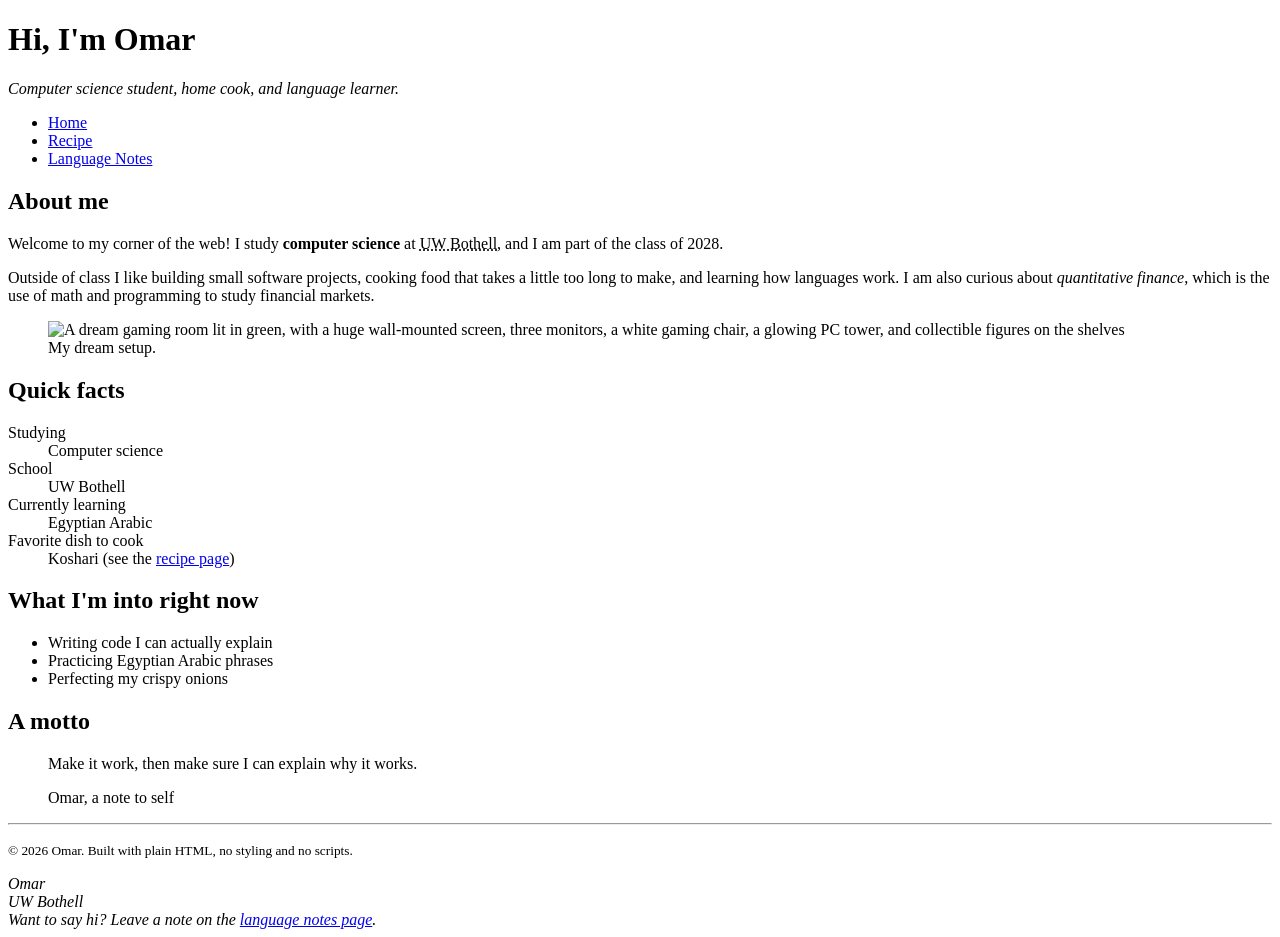
==== index.html @ 5ad8f2be "Add files via upload" ====
<!DOCTYPE html>
<html lang="en">
<head>
  <meta charset="utf-8">
  <meta name="viewport" content="width=device-width, initial-scale=1">
  <meta name="description" content="Omar's personal website: who I am, a koshari recipe, and my notes on learning Egyptian Arabic.">
  <title>Omar | Home</title>
</head>
<body>
  <header>
    <h1>Hi, I'm Omar</h1>
    <p><em>Computer science student, home cook, and language learner.</em></p>
    <nav>
      <ul>
        <li><a href="index.html">Home</a></li>
        <li><a href="recipe.html">Recipe</a></li>
        <li><a href="notes.html">Language Notes</a></li>
      </ul>
    </nav>
  </header>

  <main>
    <section>
      <h2>About me</h2>
      <p>Welcome to my corner of the web! I study <strong>computer science</strong> at <abbr title="University of Washington Bothell">UW Bothell</abbr>, and I am part of the class of <time datetime="2028">2028</time>.</p>
      <p>Outside of class I like building small software projects, cooking food that takes a little too long to make, and learning how languages work. I am also curious about <dfn>quantitative finance</dfn>, which is the use of math and programming to study financial markets.</p>
      <figure>
        <img src="images/dream-setup.jpg" alt="A dream gaming room lit in green, with a huge wall-mounted screen, three monitors, a white gaming chair, a glowing PC tower, and collectible figures on the shelves" width="736" height="552">
        <figcaption>My dream setup.</figcaption>
      </figure>
    </section>

    <section>
      <h2>Quick facts</h2>
      <dl>
        <dt>Studying</dt>
        <dd>Computer science</dd>
        <dt>School</dt>
        <dd>UW Bothell</dd>
        <dt>Currently learning</dt>
        <dd>Egyptian Arabic</dd>
        <dt>Favorite dish to cook</dt>
        <dd>Koshari (see the <a href="recipe.html">recipe page</a>)</dd>
      </dl>
    </section>

    <aside>
      <h2>What I'm into right now</h2>
      <ul>
        <li>Writing code I can actually explain</li>
        <li>Practicing Egyptian Arabic phrases</li>
        <li>Perfecting my crispy onions</li>
      </ul>
    </aside>

    <section>
      <h2>A motto</h2>
      <blockquote>
        <p>Make it work, then make sure I can explain why it works.</p>
        <footer>Omar, a note to self</footer>
      </blockquote>
    </section>
  </main>

  <hr>

  <footer>
    <p><small>&copy; 2026 Omar. Built with plain HTML, no styling and no scripts.</small></p>
    <address>
      Omar<br>
      UW Bothell<br>
      Want to say hi? Leave a note on the <a href="notes.html">language notes page</a>.
    </address>
  </footer>
</body>
</html>
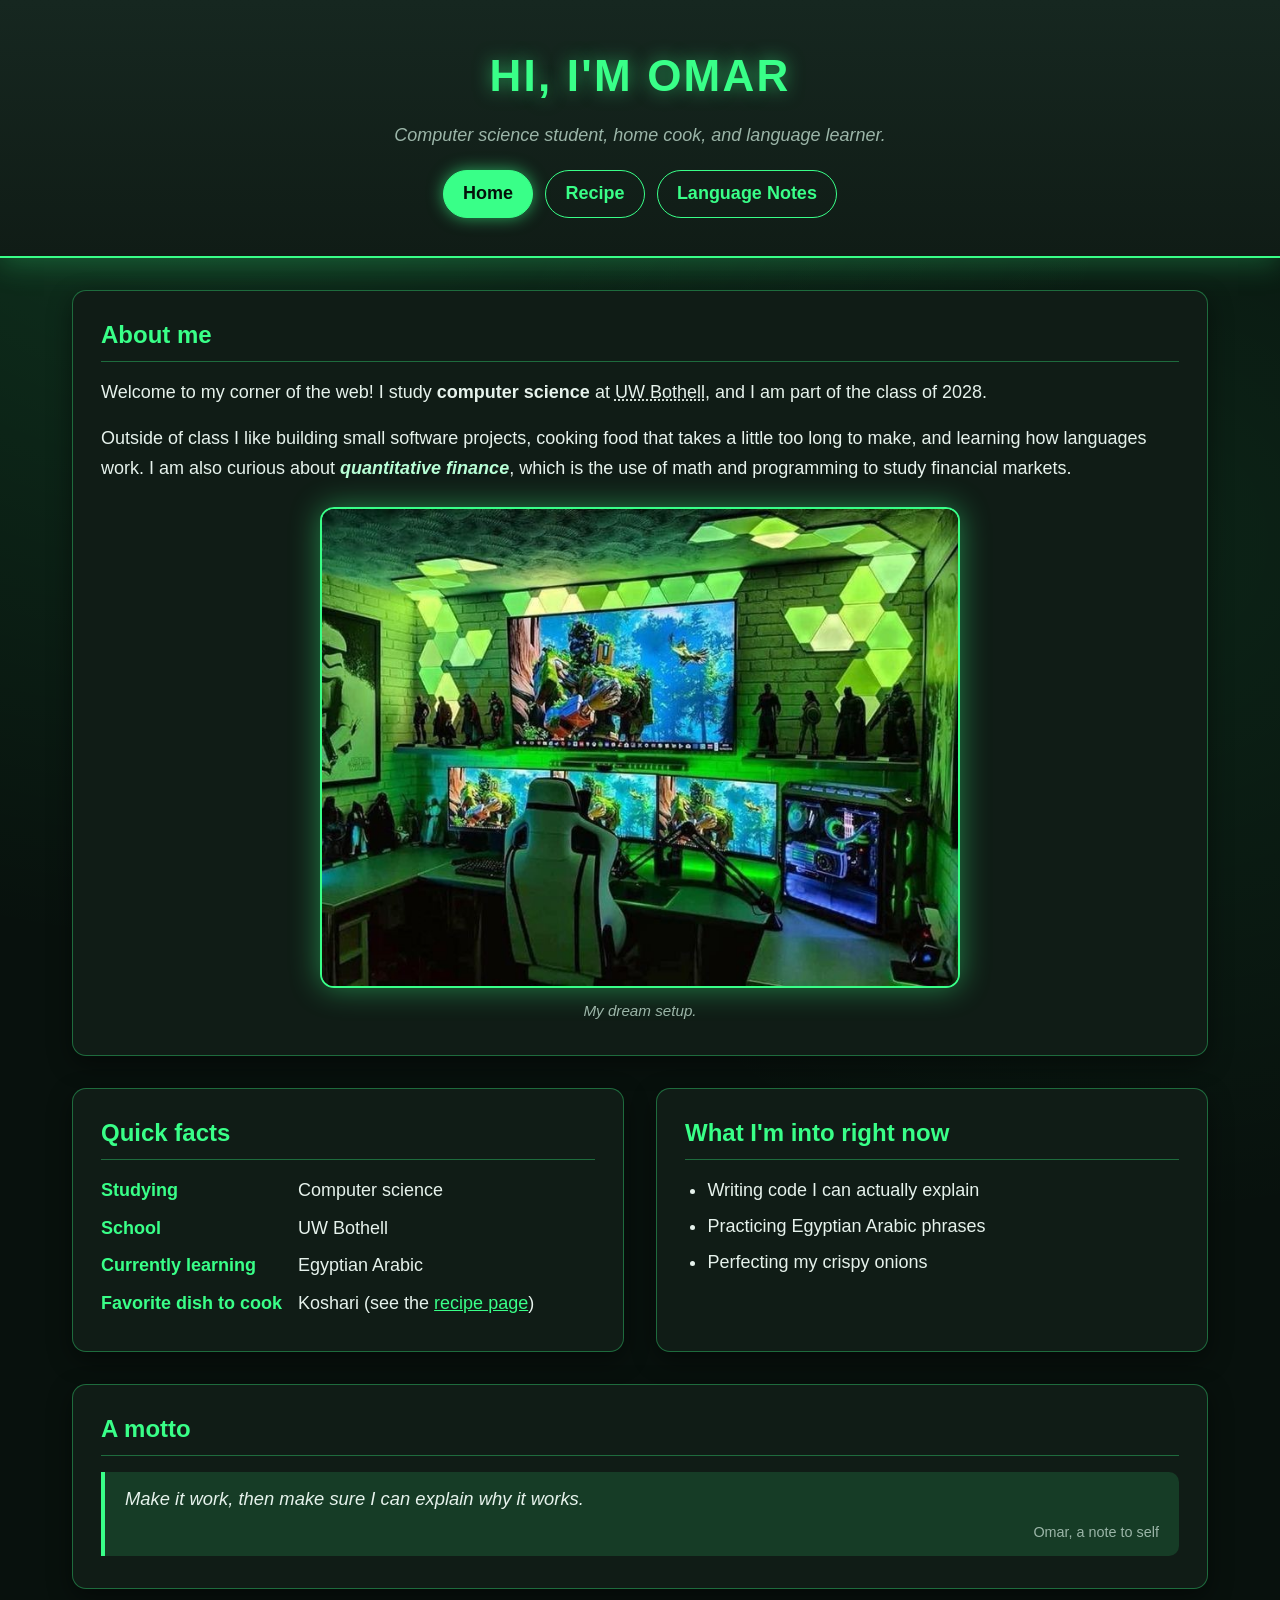
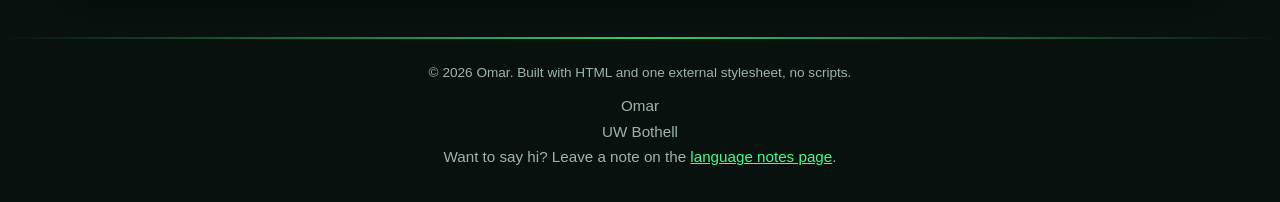
==== commit 56531e05: "Add files via upload" ====
--- a/index.html
+++ b/index.html
@@ -5,6 +5,7 @@
   <meta name="viewport" content="width=device-width, initial-scale=1">
   <meta name="description" content="Omar's personal website: who I am, a koshari recipe, and my notes on learning Egyptian Arabic.">
   <title>Omar | Home</title>
+  <link rel="stylesheet" href="styles.css">
 </head>
 <body>
   <header>
@@ -12,7 +13,7 @@
     <p><em>Computer science student, home cook, and language learner.</em></p>
     <nav>
       <ul>
-        <li><a href="index.html">Home</a></li>
+        <li><a href="index.html" aria-current="page">Home</a></li>
         <li><a href="recipe.html">Recipe</a></li>
         <li><a href="notes.html">Language Notes</a></li>
       </ul>
@@ -65,7 +66,7 @@
   <hr>
 
   <footer>
-    <p><small>&copy; 2026 Omar. Built with plain HTML, no styling and no scripts.</small></p>
+    <p><small>&copy; 2026 Omar. Built with HTML and one external stylesheet, no scripts.</small></p>
     <address>
       Omar<br>
       UW Bothell<br>
--- a/styles.css
+++ b/styles.css
@@ -0,0 +1,541 @@
+/* Omar's personal site: one external stylesheet shared by all three pages.
+   Dark theme with a neon green accent to match the dream setup photo.
+   Mobile first: the base rules are the phone layout, and the media queries
+   at the bottom widen the layout for tablets and desktops. */
+
+:root {
+  --bg: #08110d;
+  --surface: #101c16;
+  --surface-alt: #162720;
+  --text: #e6f2ec;
+  --muted: #9bb5a8;
+  --accent: #39ff88;
+  --accent-soft: rgba(57, 255, 136, 0.14);
+  --line: rgba(57, 255, 136, 0.35);
+  --danger: #ff7a7a;
+  --radius: 14px;
+}
+
+/* ---------- Base ---------- */
+
+* {
+  box-sizing: border-box;
+}
+
+html {
+  font-size: 100%;
+}
+
+body {
+  display: flex;
+  flex-direction: column;
+  min-height: 100vh;
+  margin: 0;
+  font-family: "Segoe UI", Roboto, "Helvetica Neue", Arial, sans-serif;
+  font-size: 1.0625rem;
+  line-height: 1.65;
+  color: var(--text);
+  background-color: var(--bg);
+  background-image: radial-gradient(circle at 15% 0%, rgba(57, 255, 136, 0.16), transparent 45%),
+    radial-gradient(circle at 90% 30%, rgba(57, 255, 136, 0.08), transparent 40%);
+  background-repeat: no-repeat;
+}
+
+a {
+  color: var(--accent);
+  text-decoration: underline;
+  transition: color 0.2s ease;
+}
+
+a:hover,
+a:focus {
+  color: #ffffff;
+}
+
+img {
+  display: block;
+  max-width: 100%;
+  height: auto;
+}
+
+p {
+  margin: 0 0 1rem;
+}
+
+/* ---------- Header and navigation ---------- */
+
+header {
+  padding: 2rem 1rem 1.5rem;
+  text-align: center;
+  background-color: var(--surface);
+  background-image: linear-gradient(180deg, var(--surface-alt), var(--surface));
+  border-bottom: 2px solid var(--accent);
+  box-shadow: 0 6px 28px rgba(57, 255, 136, 0.25);
+}
+
+h1 {
+  margin: 0 0 0.5rem;
+  font-size: 2rem;
+  font-weight: 800;
+  letter-spacing: 0.05em;
+  text-transform: uppercase;
+  color: var(--accent);
+  text-shadow: 0 0 18px rgba(57, 255, 136, 0.55);
+}
+
+header p {
+  margin: 0;
+  color: var(--muted);
+}
+
+nav ul {
+  display: flex;
+  flex-wrap: wrap;
+  justify-content: center;
+  gap: 0.75rem;
+  margin: 1.25rem 0 0;
+  padding: 0;
+  list-style: none;
+}
+
+nav a {
+  display: inline-block;
+  padding: 0.5rem 1.2rem;
+  font-weight: 600;
+  text-decoration: none;
+  color: var(--accent);
+  border: 1px solid var(--accent);
+  border-radius: 999px;
+  transition: background-color 0.2s ease, color 0.2s ease, transform 0.2s ease;
+}
+
+nav a:hover,
+nav a:focus {
+  color: #04110a;
+  background-color: var(--accent);
+  transform: translateY(-2px);
+  outline: 2px solid #ffffff;
+  outline-offset: 3px;
+}
+
+nav a[aria-current="page"] {
+  color: #04110a;
+  background-color: var(--accent);
+  box-shadow: 0 0 16px rgba(57, 255, 136, 0.6);
+}
+
+/* ---------- Main layout ---------- */
+
+main {
+  display: grid;
+  grid-template-columns: 1fr;
+  gap: 1.5rem;
+  flex: 1 0 auto;
+  width: 100%;
+  max-width: 1100px;
+  margin: 0 auto;
+  padding: 1.5rem 1rem;
+}
+
+main > section,
+main > aside,
+main > article {
+  min-width: 0;
+  padding: 1.25rem 1.25rem 0.75rem;
+  background-color: var(--surface);
+  border: 1px solid var(--line);
+  border-radius: var(--radius);
+  box-shadow: 0 8px 24px rgba(0, 0, 0, 0.45);
+}
+
+article section {
+  margin-top: 1.75rem;
+}
+
+h2 {
+  margin: 0 0 1rem;
+  padding-bottom: 0.4rem;
+  font-size: 1.5rem;
+  color: var(--accent);
+  border-bottom: 1px solid var(--line);
+}
+
+h3 {
+  margin: 0 0 0.75rem;
+  font-size: 1.2rem;
+  color: #b8ffd6;
+}
+
+/* ---------- Figure ---------- */
+
+figure {
+  max-width: 640px;
+  margin: 1.5rem auto 1rem;
+}
+
+figure img {
+  width: 100%;
+  object-fit: cover;
+  border: 2px solid var(--accent);
+  border-radius: var(--radius);
+  box-shadow: 0 0 30px rgba(57, 255, 136, 0.45);
+}
+
+figcaption {
+  margin-top: 0.6rem;
+  font-size: 0.95rem;
+  font-style: italic;
+  text-align: center;
+  color: var(--muted);
+}
+
+/* ---------- Text details ---------- */
+
+dl {
+  display: grid;
+  grid-template-columns: auto 1fr;
+  gap: 0.5rem 1rem;
+  margin: 0 0 1rem;
+}
+
+dt {
+  font-weight: 700;
+  color: var(--accent);
+}
+
+dd {
+  margin: 0;
+}
+
+ul,
+ol {
+  margin: 0 0 1rem;
+  padding-left: 1.4rem;
+}
+
+li {
+  margin-bottom: 0.4rem;
+}
+
+blockquote {
+  margin: 0 0 1rem;
+  padding: 0.75rem 1.25rem;
+  font-style: italic;
+  background-color: var(--accent-soft);
+  border-left: 4px solid var(--accent);
+  border-radius: 0 10px 10px 0;
+}
+
+blockquote p {
+  margin-bottom: 0.4rem;
+  font-size: 1.15rem;
+}
+
+blockquote footer {
+  font-size: 0.9rem;
+  font-style: normal;
+  text-align: right;
+  color: var(--muted);
+}
+
+abbr {
+  text-decoration: underline dotted;
+  cursor: help;
+}
+
+dfn {
+  font-weight: 600;
+  font-style: italic;
+  color: #b8ffd6;
+}
+
+mark {
+  padding: 0 0.3em;
+  color: #04110a;
+  background-color: var(--accent);
+  border-radius: 4px;
+}
+
+del {
+  color: var(--danger);
+}
+
+ins {
+  color: var(--accent);
+  text-decoration: none;
+  border-bottom: 1px dashed var(--accent);
+}
+
+q {
+  font-weight: 600;
+  color: #b8ffd6;
+}
+
+small {
+  font-size: 0.85rem;
+  color: var(--muted);
+}
+
+sup {
+  font-size: 0.7rem;
+  vertical-align: super;
+}
+
+address {
+  font-style: normal;
+  line-height: 1.7;
+}
+
+details {
+  margin: 0 0 1rem;
+  padding: 0.6rem 1rem;
+  background-color: var(--surface-alt);
+  border: 1px solid var(--line);
+  border-radius: 10px;
+}
+
+summary {
+  font-weight: 600;
+  color: var(--accent);
+  cursor: pointer;
+}
+
+details[open] summary {
+  margin-bottom: 0.5rem;
+}
+
+/* ---------- Tables ---------- */
+
+table {
+  width: 100%;
+  margin: 0 0 1rem;
+  font-size: 0.95rem;
+  border-collapse: collapse;
+}
+
+caption {
+  padding-bottom: 0.5rem;
+  font-weight: 600;
+  text-align: left;
+  color: var(--muted);
+  caption-side: top;
+}
+
+th {
+  padding: 0.6rem 0.8rem;
+  text-align: left;
+  color: #04110a;
+  background-color: var(--accent);
+}
+
+td {
+  padding: 0.6rem 0.8rem;
+  border-bottom: 1px solid var(--line);
+  overflow-wrap: break-word;
+}
+
+tbody tr:nth-child(even) {
+  background-color: rgba(57, 255, 136, 0.06);
+}
+
+tbody tr:hover {
+  background-color: var(--accent-soft);
+}
+
+tfoot td {
+  font-style: italic;
+  color: var(--muted);
+  border-bottom: 0;
+}
+
+td[lang="ar"] {
+  font-size: 1.5rem;
+  line-height: 1.3;
+}
+
+/* ---------- Progress bars and form ---------- */
+
+label {
+  display: block;
+  margin-bottom: 0.25rem;
+  font-weight: 600;
+}
+
+meter,
+progress {
+  display: block;
+  width: 100%;
+  max-width: 360px;
+  height: 1.2rem;
+  margin-bottom: 1rem;
+  accent-color: var(--accent);
+}
+
+fieldset {
+  min-width: 0;
+  margin: 0 0 1rem;
+  padding: 0.75rem 1rem 0.25rem;
+  border: 1px solid var(--accent);
+  border-radius: var(--radius);
+}
+
+legend {
+  padding: 0 0.5rem;
+  font-weight: 700;
+  color: var(--accent);
+}
+
+input,
+select,
+textarea {
+  width: 100%;
+  max-width: 480px;
+  padding: 0.6rem 0.75rem;
+  font-family: inherit;
+  font-size: 1rem;
+  color: var(--text);
+  background-color: var(--bg);
+  border: 1px solid var(--line);
+  border-radius: 8px;
+  transition: border-color 0.2s ease, box-shadow 0.2s ease;
+}
+
+input:focus,
+select:focus,
+textarea:focus {
+  border-color: var(--accent);
+  outline: none;
+  box-shadow: 0 0 0 3px rgba(57, 255, 136, 0.35);
+}
+
+textarea {
+  resize: vertical;
+}
+
+button {
+  padding: 0.7rem 1.8rem;
+  font-family: inherit;
+  font-size: 1rem;
+  font-weight: 700;
+  color: #04110a;
+  background-color: var(--accent);
+  border: 0;
+  border-radius: 999px;
+  cursor: pointer;
+  transition: transform 0.2s ease, box-shadow 0.2s ease;
+}
+
+button:hover,
+button:focus {
+  transform: translateY(-2px);
+  box-shadow: 0 0 20px rgba(57, 255, 136, 0.7);
+}
+
+/* ---------- Footer ---------- */
+
+hr {
+  width: 100%;
+  height: 2px;
+  margin: 1rem 0 0;
+  background-image: linear-gradient(90deg, transparent, var(--accent), transparent);
+  border: 0;
+  opacity: 0.8;
+}
+
+body > footer {
+  padding: 1.25rem 1rem 2rem;
+  font-size: 0.95rem;
+  text-align: center;
+  color: var(--muted);
+}
+
+body > footer p {
+  margin-bottom: 0.5rem;
+}
+
+/* ---------- Small phones ---------- */
+
+@media (max-width: 480px) {
+  body {
+    font-size: 1rem;
+  }
+
+  h1 {
+    font-size: 1.6rem;
+    letter-spacing: 0.02em;
+  }
+
+  main {
+    gap: 1rem;
+    padding: 1rem 0.75rem;
+  }
+
+  main > section,
+  main > aside,
+  main > article {
+    padding: 1rem 1rem 0.5rem;
+  }
+
+  nav a {
+    padding: 0.45rem 0.9rem;
+    font-size: 0.95rem;
+  }
+
+  table {
+    font-size: 0.85rem;
+  }
+
+  th,
+  td {
+    padding: 0.45rem 0.5rem;
+  }
+
+  dl {
+    grid-template-columns: 1fr;
+    gap: 0.1rem;
+  }
+
+  dd {
+    margin-bottom: 0.6rem;
+  }
+}
+
+/* ---------- Tablets and desktops ---------- */
+
+@media (min-width: 800px) {
+  header {
+    padding: 2.5rem 2rem 2rem;
+  }
+
+  h1 {
+    font-size: 2.75rem;
+  }
+
+  main {
+    grid-template-columns: repeat(2, 1fr);
+    gap: 2rem;
+    padding: 2rem;
+  }
+
+  main > section:first-child,
+  main > article,
+  main > :last-child {
+    grid-column: 1 / -1;
+  }
+
+  main > section,
+  main > aside,
+  main > article {
+    padding: 1.5rem 1.75rem 1rem;
+  }
+}
+
+@media (min-width: 1200px) {
+  body {
+    font-size: 1.125rem;
+  }
+
+  main {
+    max-width: 1200px;
+  }
+}
